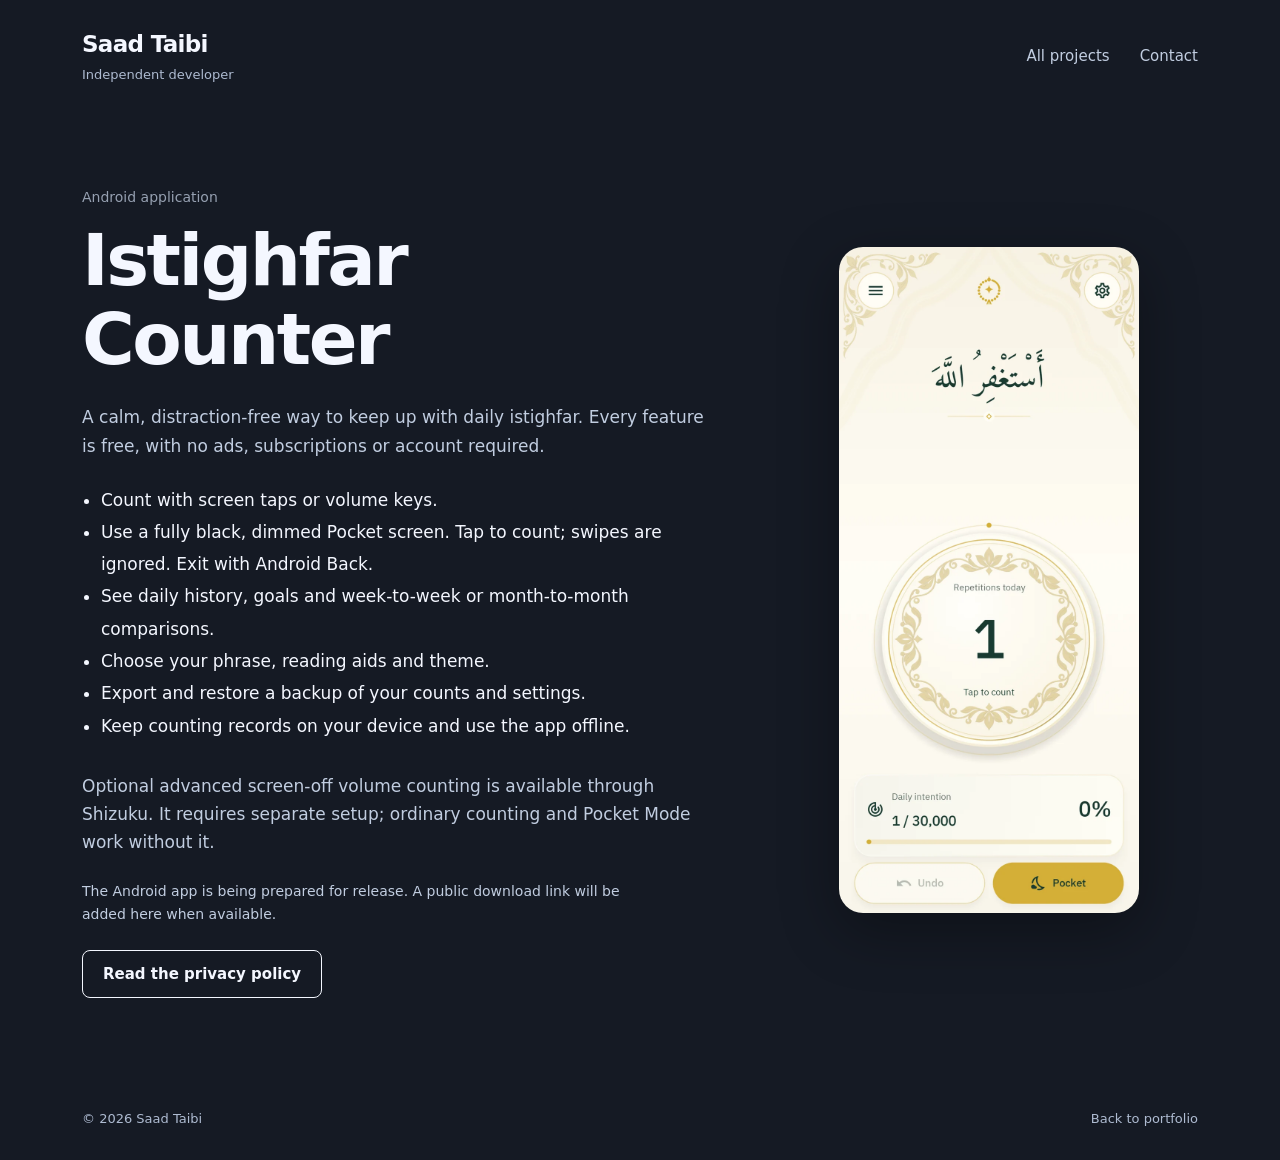
==== istighfar.html @ 33117a8d "Feature Confirmal, Istighfar Counter and Goalden Ball in developer portfolio" ====
<!doctype html><html lang="en"><head><meta charset="utf-8"><meta name="viewport" content="width=device-width, initial-scale=1"><title>Istighfar Counter — Saad Taibi</title><meta name="description" content="A free, ad-free Android counter for daily istighfar, with offline history, Pocket Mode and backup. By Saad Taibi."><meta name="theme-color" content="#151a24"><link rel="canonical" href="https://saadhat.github.io/istighfar.html"><link rel="stylesheet" href="styles.css"></head><body><a class="skip" href="#app">Skip to app details</a><header class="site-header wrap"><a class="wordmark" href="./">Saad Taibi<span>Independent developer</span></a><nav aria-label="Main navigation"><a href="./#work">All projects</a><a href="./#contact">Contact</a></nav></header><main id="app" class="wrap app-page"><div><p class="kind">Android application</p><h1>Istighfar Counter</h1><p>A calm, distraction-free way to keep up with daily istighfar. Every feature is free, with no ads, subscriptions or account required.</p><ul class="features"><li>Count with screen taps or volume keys.</li><li>Use a fully black, dimmed Pocket screen. Tap to count; swipes are ignored. Exit with Android Back.</li><li>See daily history, goals and week-to-week or month-to-month comparisons.</li><li>Choose your phrase, reading aids and theme.</li><li>Export and restore a backup of your counts and settings.</li><li>Keep counting records on your device and use the app offline.</li></ul><p>Optional advanced screen-off volume counting is available through Shizuku. It requires separate setup; ordinary counting and Pocket Mode work without it.</p><p class="release-note">The Android app is being prepared for release. A public download link will be added here when available.</p><a class="button" href="https://saadhat.github.io/istighfar-privacy/">Read the privacy policy</a></div><img class="phone" src="assets/istighfar-counter.webp" width="810" height="1800" alt="Istighfar Counter in the Ivory and Gold theme, showing the counter, daily intention and Pocket Mode."></main><footer class="wrap"><span>© 2026 Saad Taibi</span><a href="./">Back to portfolio</a></footer></body></html>
---- styles.css ----
*{box-sizing:border-box}html{scroll-behavior:smooth;scroll-padding-top:28px}body{margin:0;background:#151a24;color:#f4f7ff;font:17px/1.65 "Segoe UI",system-ui,sans-serif}a{color:inherit;text-underline-offset:5px}button{font:inherit;cursor:pointer}img{display:block;max-width:100%;height:auto}h1,h2,h3,p{margin:0}h1,h2,h3{line-height:1.1;letter-spacing:-.035em}h2{font-size:clamp(27px,3.3vw,42px);font-weight:600}h3{font-size:clamp(30px,3.2vw,44px);font-weight:600}p{max-width:64ch}.wrap{max-width:1180px;margin-inline:auto;padding-inline:32px}.site-header{display:flex;align-items:center;justify-content:space-between;min-height:112px;gap:24px}.wordmark{text-decoration:none;font-weight:650;font-size:23px;letter-spacing:-.03em}.wordmark span{display:block;color:#aebbd1;font-size:13px;font-weight:400;letter-spacing:0}nav{display:flex;gap:30px}nav a{text-decoration:none;font-size:15px;color:#c1cde0}a:hover{color:#f3cb77}a:focus-visible,button:focus-visible{outline:3px solid #f3cb77;outline-offset:6px}.intro{padding:70px 0 80px;position:relative}.location{color:#b6c6e1;font-size:15px;margin-bottom:26px}.intro h1{font-size:clamp(48px,7.4vw,90px);font-weight:600;max-width:12ch}.intro-note{max-width:34ch;position:absolute;left:58%;top:190px;font-size:21px;color:#c1cde0}.text-link{display:inline-block;margin-top:28px;color:#f3cb77}.section-heading{display:flex;align-items:baseline;justify-content:space-between;gap:24px;margin-bottom:28px}.section-heading h2{font-size:24px;letter-spacing:-.02em}.section-heading p{color:#aebbd1;font-size:15px}.project{overflow:hidden;border-radius:20px}.project-copy{padding:38px}.project-copy p:not(.kind){margin-top:20px;font-size:16px;color:inherit;opacity:.88}.kind{font-size:14px;margin-bottom:12px;opacity:.75}.features{padding-left:19px;margin:24px 0 30px;font-size:14px;line-height:1.9}.button{display:inline-flex;align-items:center;justify-content:center;min-height:48px;padding:10px 20px;border:1px solid currentColor;border-radius:8px;text-decoration:none;font-weight:600;font-size:15px}.button:hover{background:#ffffff12;color:inherit}.button.light{background:#edf9f4;color:#0a4a3c;border-color:#edf9f4}.confirmal{display:grid;grid-template-columns:43% 57%;background:#0c4b3e;color:#f0f9f4;align-items:center}.confirmal-preview{padding:30px 30px 30px 0}.confirmal-preview img{border-radius:10px;border:1px solid #84b3a6}.project-pair{display:grid;grid-template-columns:1fr 1fr;gap:28px;margin-top:28px}.istighfar{background:#f5f0dd;color:#193b32}.app-preview{height:340px;overflow:hidden;background:#e9e2c9;display:flex;justify-content:center;padding-top:28px}.app-preview img{width:220px;max-width:65%;height:auto;object-fit:cover;object-position:top;align-self:flex-start;border-radius:20px;border:4px solid #193b32;box-shadow:0 14px 25px #193b3230}.goalden{background:#27212a;color:#f9e5c1}.game-preview{padding:0;width:100%;border:0;background:#211b20;color:#f9e5c1;display:block;text-align:left}.game-preview img{width:100%;height:298px;object-fit:cover;object-position:center}.game-preview span{display:block;padding:10px 24px;font-size:13px;text-decoration:underline;text-underline-offset:4px}.about{padding:100px 0;display:grid;grid-template-columns:1fr 1fr;gap:64px}.about p{color:#b9c6dc;font-size:17px}.about p+p{margin-top:18px}.contact{border-top:1px solid #354159;border-bottom:1px solid #354159;padding:46px 0;display:flex;justify-content:space-between;gap:30px}.contact h2{font-size:30px}.contact p{margin-top:14px;color:#b9c6dc}.contact-links{display:flex;flex-direction:column;gap:10px;font-size:16px}footer{display:flex;justify-content:space-between;padding-block:30px;font-size:13px;color:#aebbd1}footer a{text-decoration:none}.skip{position:fixed;left:20px;top:-80px;background:#f3cb77;color:#151a24;padding:12px 20px;z-index:10}.skip:focus{top:12px}.sr-only{position:absolute;width:1px;height:1px;overflow:hidden;clip:rect(0,0,0,0);white-space:nowrap}dialog{background:#151a24;color:#f4f7ff;border:1px solid #56647d;border-radius:14px;max-width:min(94vw,1000px);width:1000px;padding:20px;max-height:95dvh}dialog::backdrop{background:#000c}.gallery-toolbar,.gallery-controls{display:flex;align-items:center;justify-content:space-between;gap:12px}.gallery-toolbar h2{font-size:20px;letter-spacing:0}.gallery-toolbar{margin-bottom:14px}.gallery-controls{margin-top:14px}.gallery-controls p{font-size:13px;text-align:center}dialog button{border:1px solid #71809a;background:#263247;color:white;border-radius:6px;min-height:44px;padding:8px 12px}#gallery-image{max-height:65dvh;width:100%;object-fit:contain}.app-page{padding-block:50px 80px;display:grid;grid-template-columns:1.2fr .8fr;gap:70px;align-items:start}.app-page h1{font-size:clamp(45px,6vw,72px)}.app-page p{margin-top:24px;color:#c1cde0}.app-page .features{font-size:17px}.app-page .phone{max-width:300px;margin:auto;border-radius:24px;box-shadow:0 18px 60px #0005}.app-page .button{margin-top:24px}.release-note{font-size:14px} @media(min-width:1500px){.intro{padding-top:95px}}@media(max-width:800px){.wrap{padding-inline:24px}.intro{padding-top:40px;padding-bottom:64px}.intro-note{position:static;font-size:19px;margin-top:28px;max-width:45ch}.intro h1{font-size:64px}.confirmal{grid-template-columns:1fr}.confirmal-preview{padding:0 28px 28px}.project-copy{padding:30px}.project-pair{gap:20px}.app-preview{height:300px}.game-preview img{height:258px}.about{gap:32px;padding-block:70px}.section-heading{align-items:start;flex-direction:column;gap:8px}.app-page{gap:35px}}@media(max-width:560px){body{font-size:16px}.wrap{padding-inline:20px}.site-header{min-height:100px;gap:18px}.wordmark{font-size:20px}.wordmark span{font-size:11px}nav{gap:16px}nav a{font-size:13px}.intro h1{font-size:clamp(43px,13vw,56px)}.location{font-size:13px;max-width:30ch}.intro-note{font-size:18px}.project-pair,.about,.app-page{grid-template-columns:1fr}.project-copy{padding:28px}.project h3{font-size:34px}.project-pair{gap:24px;margin-top:24px}.app-preview{height:350px}.app-preview img{width:230px}.game-preview img{height:auto;aspect-ratio:1.9}.about{gap:24px;padding-block:60px}.contact{flex-direction:column;padding-block:34px}.contact-links{font-size:15px}footer{gap:12px}.app-page{padding-top:35px}.app-page .phone{max-width:280px}.gallery-toolbar h2{font-size:16px}.gallery-controls{gap:8px}.gallery-controls p{font-size:11px}.gallery-controls button{font-size:13px;padding:8px}dialog{padding:14px}}@media(prefers-reduced-motion:reduce){html{scroll-behavior:auto}}
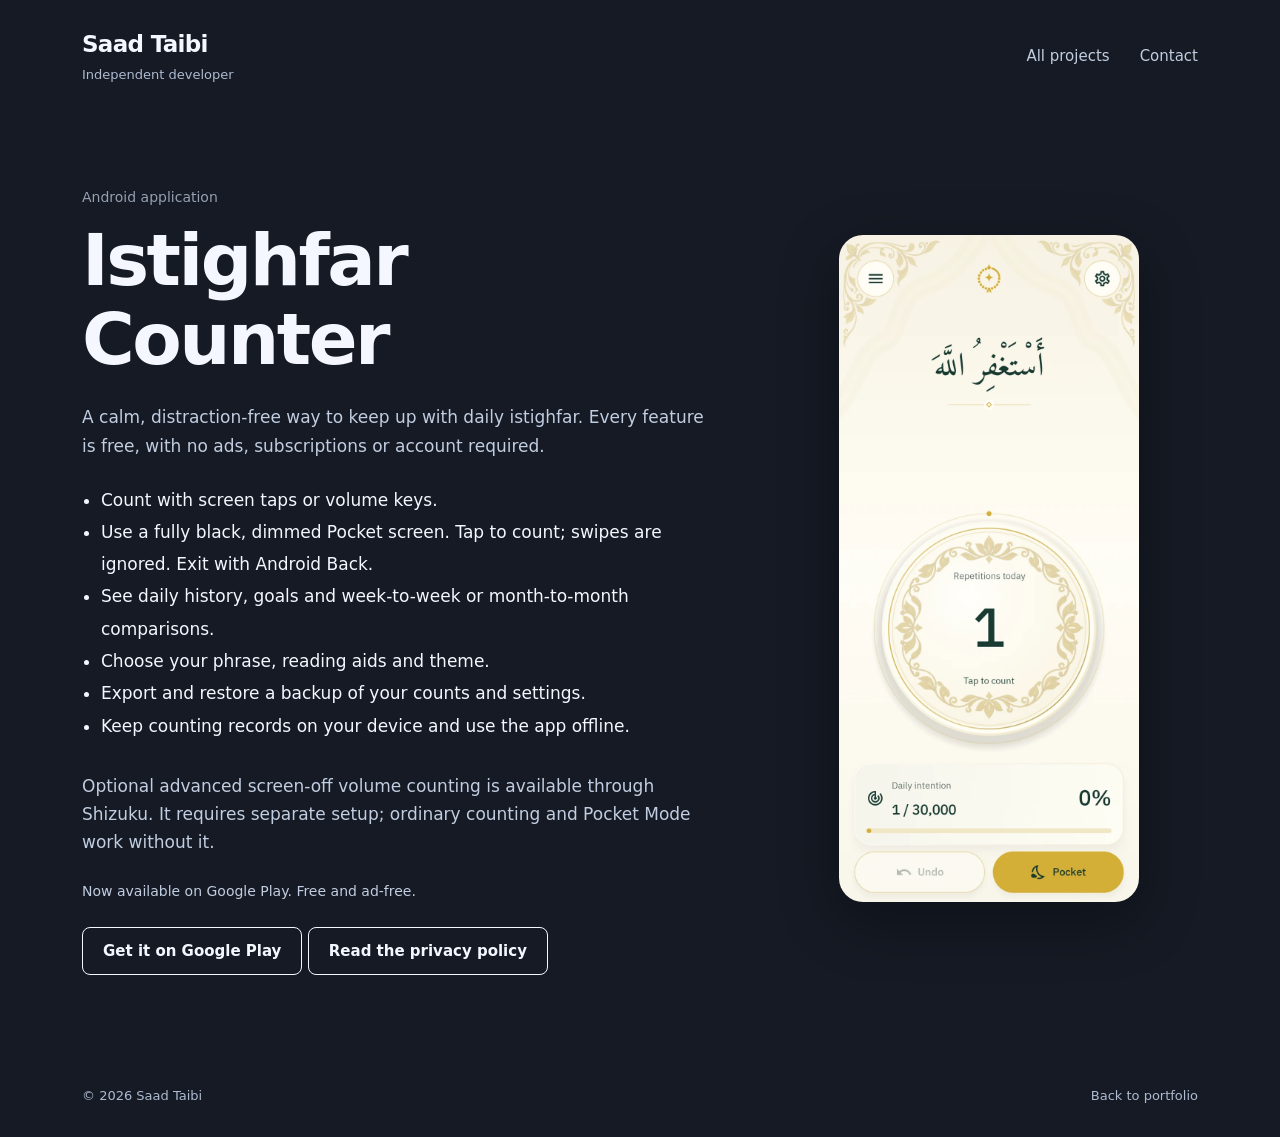
==== commit a979cb32: "Mark Istighfar Counter live and link Google Play on portfolio" ====
--- a/istighfar.html
+++ b/istighfar.html
@@ -1 +1 @@
-<!doctype html><html lang="en"><head><meta charset="utf-8"><meta name="viewport" content="width=device-width, initial-scale=1"><title>Istighfar Counter — Saad Taibi</title><meta name="description" content="A free, ad-free Android counter for daily istighfar, with offline history, Pocket Mode and backup. By Saad Taibi."><meta name="theme-color" content="#151a24"><link rel="canonical" href="https://saadhat.github.io/istighfar.html"><link rel="stylesheet" href="styles.css"></head><body><a class="skip" href="#app">Skip to app details</a><header class="site-header wrap"><a class="wordmark" href="./">Saad Taibi<span>Independent developer</span></a><nav aria-label="Main navigation"><a href="./#work">All projects</a><a href="./#contact">Contact</a></nav></header><main id="app" class="wrap app-page"><div><p class="kind">Android application</p><h1>Istighfar Counter</h1><p>A calm, distraction-free way to keep up with daily istighfar. Every feature is free, with no ads, subscriptions or account required.</p><ul class="features"><li>Count with screen taps or volume keys.</li><li>Use a fully black, dimmed Pocket screen. Tap to count; swipes are ignored. Exit with Android Back.</li><li>See daily history, goals and week-to-week or month-to-month comparisons.</li><li>Choose your phrase, reading aids and theme.</li><li>Export and restore a backup of your counts and settings.</li><li>Keep counting records on your device and use the app offline.</li></ul><p>Optional advanced screen-off volume counting is available through Shizuku. It requires separate setup; ordinary counting and Pocket Mode work without it.</p><p class="release-note">The Android app is being prepared for release. A public download link will be added here when available.</p><a class="button" href="https://saadhat.github.io/istighfar-privacy/">Read the privacy policy</a></div><img class="phone" src="assets/istighfar-counter.webp" width="810" height="1800" alt="Istighfar Counter in the Ivory and Gold theme, showing the counter, daily intention and Pocket Mode."></main><footer class="wrap"><span>© 2026 Saad Taibi</span><a href="./">Back to portfolio</a></footer></body></html>+<!doctype html><html lang="en"><head><meta charset="utf-8"><meta name="viewport" content="width=device-width, initial-scale=1"><title>Istighfar Counter — Saad Taibi</title><meta name="description" content="A free, ad-free Android counter for daily istighfar, with offline history, Pocket Mode and backup. By Saad Taibi."><meta name="theme-color" content="#151a24"><link rel="canonical" href="https://saadhat.github.io/istighfar.html"><link rel="stylesheet" href="styles.css"></head><body><a class="skip" href="#app">Skip to app details</a><header class="site-header wrap"><a class="wordmark" href="./">Saad Taibi<span>Independent developer</span></a><nav aria-label="Main navigation"><a href="./#work">All projects</a><a href="./#contact">Contact</a></nav></header><main id="app" class="wrap app-page"><div><p class="kind">Android application</p><h1>Istighfar Counter</h1><p>A calm, distraction-free way to keep up with daily istighfar. Every feature is free, with no ads, subscriptions or account required.</p><ul class="features"><li>Count with screen taps or volume keys.</li><li>Use a fully black, dimmed Pocket screen. Tap to count; swipes are ignored. Exit with Android Back.</li><li>See daily history, goals and week-to-week or month-to-month comparisons.</li><li>Choose your phrase, reading aids and theme.</li><li>Export and restore a backup of your counts and settings.</li><li>Keep counting records on your device and use the app offline.</li></ul><p>Optional advanced screen-off volume counting is available through Shizuku. It requires separate setup; ordinary counting and Pocket Mode work without it.</p><p class="release-note">Now available on Google Play. Free and ad-free.</p><a class="button" href="https://play.google.com/store/apps/details?id=com.istighfar.counter" target="_blank" rel="noopener noreferrer">Get it on Google Play</a> <a class="button" href="https://saadhat.github.io/istighfar-privacy/">Read the privacy policy</a></div><img class="phone" src="assets/istighfar-counter.webp" width="810" height="1800" alt="Istighfar Counter in the Ivory and Gold theme, showing the counter, daily intention and Pocket Mode."></main><footer class="wrap"><span>© 2026 Saad Taibi</span><a href="./">Back to portfolio</a></footer></body></html>
